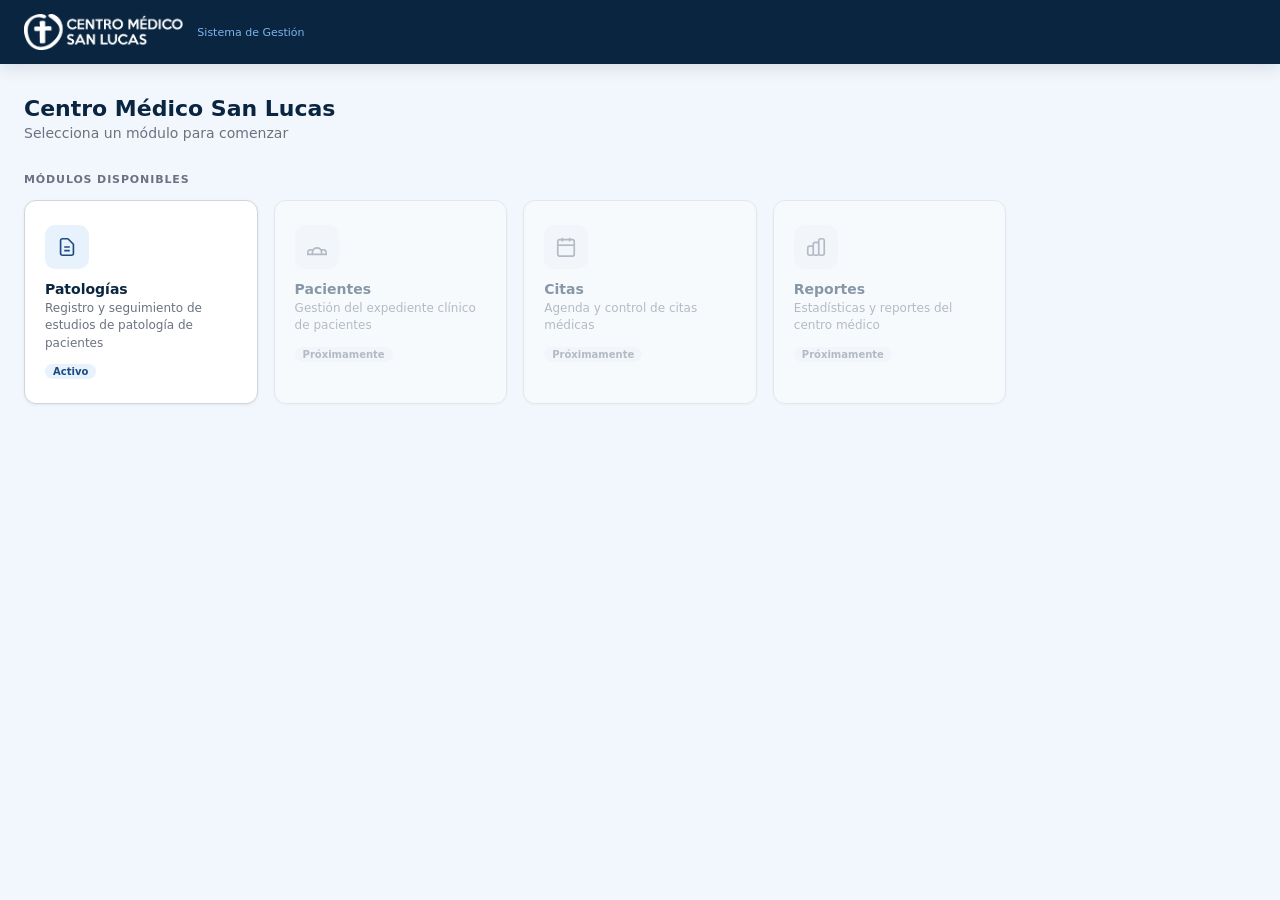
==== index.html @ 1145d9f2 "Implementación del dashboard" ====
<!DOCTYPE html>
<html lang="es">
<head>
  <meta charset="UTF-8">
  <meta name="viewport" content="width=device-width, initial-scale=1.0">
  <title>Centro Médico San Lucas — Dashboard</title>
  <link rel="stylesheet" href="css/styles.css">
  <style>
    /* ── Dashboard layout ── */
    .dashboard-body {
      min-height: calc(100vh - var(--header-h));
      padding: 32px 24px;
    }

    .dashboard-greeting {
      margin-bottom: 32px;
    }
    .dashboard-greeting h2 {
      font-size: 22px;
      font-weight: 700;
      color: var(--blue-900);
    }
    .dashboard-greeting p {
      font-size: 14px;
      color: var(--gray-500);
      margin-top: 4px;
    }

    /* ── Section header ── */
    .section-title {
      font-size: 11px;
      font-weight: 700;
      text-transform: uppercase;
      letter-spacing: .08em;
      color: var(--gray-500);
      margin-bottom: 14px;
    }

    /* ── Modules grid ── */
    .modules-grid {
      display: grid;
      grid-template-columns: repeat(auto-fill, minmax(220px, 1fr));
      gap: 16px;
    }

    /* ── Module card ── */
    .module-card {
      background: var(--white);
      border: 1px solid var(--gray-300);
      border-radius: 12px;
      padding: 24px 20px;
      display: flex;
      flex-direction: column;
      gap: 12px;
      text-decoration: none;
      color: inherit;
      box-shadow: var(--shadow-sm);
      transition: box-shadow .2s, transform .15s, border-color .2s;
      cursor: pointer;
    }
    .module-card:hover {
      box-shadow: var(--shadow-md);
      transform: translateY(-2px);
      border-color: var(--blue-300);
    }
    .module-card.disabled {
      opacity: .45;
      cursor: not-allowed;
      pointer-events: none;
    }

    .module-icon {
      width: 44px; height: 44px;
      border-radius: 10px;
      display: grid; place-items: center;
      flex-shrink: 0;
    }
    .module-icon svg { width: 22px; height: 22px; }
    .icon-blue   { background: var(--blue-100); color: var(--blue-700); }
    .icon-green  { background: var(--green-bg); color: var(--green); }
    .icon-yellow { background: var(--yellow-bg); color: var(--yellow); }
    .icon-gray   { background: var(--gray-100); color: var(--gray-500); }

    .module-info h3 {
      font-size: 14px;
      font-weight: 700;
      color: var(--blue-900);
    }
    .module-info p {
      font-size: 12px;
      color: var(--gray-500);
      margin-top: 3px;
      line-height: 1.45;
    }

    .module-badge {
      display: inline-block;
      font-size: 10px;
      font-weight: 700;
      padding: 2px 8px;
      border-radius: 20px;
      background: var(--blue-100);
      color: var(--blue-700);
      align-self: flex-start;
    }
    .badge-soon {
      background: var(--gray-100);
      color: var(--gray-500);
    }

    @media (max-width: 640px) {
      .dashboard-body { padding: 20px 14px; }
      .modules-grid { grid-template-columns: 1fr 1fr; }
    }
    @media (max-width: 400px) {
      .modules-grid { grid-template-columns: 1fr; }
    }
  </style>
</head>
<body>

<!-- ── HEADER ── -->
<header>
  <img src="img/logo_cmsl.png" alt="Centro Médico San Lucas" class="header-logo">
  <span class="header-subtitle">Sistema de Gestión</span>
  <div class="header-spacer"></div>
</header>

<!-- ── DASHBOARD ── -->
<div class="dashboard-body">

  <div class="dashboard-greeting">
    <h2>Centro Médico San Lucas</h2>
    <p>Selecciona un módulo para comenzar</p>
  </div>

  <p class="section-title">Módulos disponibles</p>
  <div class="modules-grid">

    <!-- Patologías -->
    <a class="module-card" href="patologias.html">
      <div class="module-icon icon-blue">
        <svg xmlns="http://www.w3.org/2000/svg" fill="none" viewBox="0 0 24 24" stroke="currentColor" stroke-width="1.8">
          <path d="M9 12h6m-6 4h6m2 5H7a2 2 0 01-2-2V5a2 2 0 012-2h5.586a1 1 0 01.707.293l5.414 5.414a1 1 0 01.293.707V19a2 2 0 01-2 2z"/>
        </svg>
      </div>
      <div class="module-info">
        <h3>Patologías</h3>
        <p>Registro y seguimiento de estudios de patología de pacientes</p>
      </div>
      <span class="module-badge">Activo</span>
    </a>

    <!-- Próximamente -->
    <div class="module-card disabled">
      <div class="module-icon icon-gray">
        <svg xmlns="http://www.w3.org/2000/svg" fill="none" viewBox="0 0 24 24" stroke="currentColor" stroke-width="1.8">
          <path d="M17 20h5v-2a3 3 0 00-5.356-1.857M17 20H7m10 0v-2c0-.656-.126-1.283-.356-1.857M7 20H2v-2a3 3 0 015.356-1.857M7 20v-2c0-.656.126-1.283.356-1.857m0 0a5.002 5.002 0 019.288 0"/>
        </svg>
      </div>
      <div class="module-info">
        <h3>Pacientes</h3>
        <p>Gestión del expediente clínico de pacientes</p>
      </div>
      <span class="module-badge badge-soon">Próximamente</span>
    </div>

    <div class="module-card disabled">
      <div class="module-icon icon-gray">
        <svg xmlns="http://www.w3.org/2000/svg" fill="none" viewBox="0 0 24 24" stroke="currentColor" stroke-width="1.8">
          <rect x="3" y="4" width="18" height="18" rx="2" ry="2"/><line x1="16" y1="2" x2="16" y2="6"/><line x1="8" y1="2" x2="8" y2="6"/><line x1="3" y1="10" x2="21" y2="10"/>
        </svg>
      </div>
      <div class="module-info">
        <h3>Citas</h3>
        <p>Agenda y control de citas médicas</p>
      </div>
      <span class="module-badge badge-soon">Próximamente</span>
    </div>

    <div class="module-card disabled">
      <div class="module-icon icon-gray">
        <svg xmlns="http://www.w3.org/2000/svg" fill="none" viewBox="0 0 24 24" stroke="currentColor" stroke-width="1.8">
          <path d="M9 19v-6a2 2 0 00-2-2H5a2 2 0 00-2 2v6a2 2 0 002 2h2a2 2 0 002-2zm0 0V9a2 2 0 012-2h2a2 2 0 012 2v10m-6 0a2 2 0 002 2h2a2 2 0 002-2m0 0V5a2 2 0 012-2h2a2 2 0 012 2v14a2 2 0 01-2 2h-2a2 2 0 01-2-2z"/>
        </svg>
      </div>
      <div class="module-info">
        <h3>Reportes</h3>
        <p>Estadísticas y reportes del centro médico</p>
      </div>
      <span class="module-badge badge-soon">Próximamente</span>
    </div>

  </div>
</div>

</body>
</html>
---- css/styles.css ----
/* ── Tokens ─────────────────────────────────────── */
:root {
  --blue-900: #0A2540;
  --blue-700: #1C4B82;
  --blue-500: #2E78D4;
  --blue-300: #7DB4ED;
  --blue-100: #E8F2FC;
  --blue-50:  #F2F7FD;
  --white:    #FFFFFF;
  --gray-700: #374151;
  --gray-500: #6B7280;
  --gray-300: #D1D5DB;
  --gray-100: #F3F4F6;
  --green:    #16A34A;
  --green-bg: #DCFCE7;
  --red:      #DC2626;
  --red-bg:   #FEE2E2;
  --yellow:   #D97706;
  --yellow-bg:#FEF3C7;
  --shadow-sm: 0 1px 3px rgba(10,37,64,.08);
  --shadow-md: 0 4px 16px rgba(10,37,64,.12);
  --shadow-lg: 0 8px 32px rgba(10,37,64,.16);
  --radius:   8px;
  --panel-w:  480px;
  --header-h: 64px;
}

/* ── Reset ───────────────────────────────────────── */
*, *::before, *::after { box-sizing: border-box; margin: 0; padding: 0; }
body {
  font-family: 'Segoe UI', system-ui, -apple-system, sans-serif;
  background: var(--blue-50);
  color: var(--gray-700);
  min-height: 100vh;
  overflow-x: hidden;
}

/* ── Header ──────────────────────────────────────── */
header {
  position: sticky; top: 0; z-index: 100;
  height: var(--header-h);
  background: var(--blue-900);
  display: flex; align-items: center; gap: 14px;
  padding: 0 24px;
  box-shadow: var(--shadow-md);
}
.header-logo {
  height: 36px; width: auto;
  flex-shrink: 0;
  filter: brightness(0) invert(1);
}
.header-subtitle {
  font-size: 11px; color: var(--blue-300);
  white-space: nowrap;
}
.btn-back {
  display: grid; place-items: center;
  width: 32px; height: 32px;
  border-radius: 6px;
  color: var(--blue-300);
  flex-shrink: 0;
  transition: color .15s, background .15s;
}
.btn-back:hover { color: var(--white); background: rgba(255,255,255,.1); }
.header-spacer { flex: 1; }
#status-indicator {
  font-size: 12px; color: var(--blue-300);
  display: flex; align-items: center; gap: 6px;
}
.dot {
  width: 7px; height: 7px; border-radius: 50%;
  background: var(--blue-300);
  transition: background .3s;
}
.dot.online  { background: #4ADE80; }
.dot.loading { background: var(--yellow); animation: pulse 1s infinite; }
.dot.error   { background: var(--red); }
@keyframes pulse { 0%,100%{opacity:1} 50%{opacity:.4} }

/* ── Layout ──────────────────────────────────────── */
.app-body {
  display: flex;
  min-height: calc(100vh - var(--header-h));
  transition: padding-right .3s ease;
}
.app-body.panel-open { padding-right: var(--panel-w); }

main {
  flex: 1; padding: 24px;
  max-width: 100%; overflow: hidden;
}

/* ── Toolbar ─────────────────────────────────────── */
.toolbar {
  display: flex; gap: 12px; flex-wrap: wrap;
  align-items: center; margin-bottom: 20px;
}
.search-wrap {
  flex: 1; min-width: 260px;
  position: relative;
}
.search-wrap svg {
  position: absolute; left: 12px; top: 50%;
  transform: translateY(-50%);
  width: 16px; height: 16px;
  color: var(--gray-500); pointer-events: none;
}
#search-input {
  width: 100%; padding: 10px 12px 10px 38px;
  border: 1.5px solid var(--gray-300);
  border-radius: var(--radius);
  font-size: 14px; background: var(--white);
  outline: none; transition: border-color .2s, box-shadow .2s;
}
#search-input:focus {
  border-color: var(--blue-500);
  box-shadow: 0 0 0 3px rgba(46,120,212,.15);
}
#search-input::placeholder { color: var(--gray-500); }

.search-type {
  display: flex; gap: 6px;
}
.search-type label {
  display: flex; align-items: center; gap: 5px;
  font-size: 13px; cursor: pointer;
  padding: 6px 10px;
  border: 1.5px solid var(--gray-300);
  border-radius: var(--radius);
  background: var(--white);
  transition: border-color .2s, background .2s;
  user-select: none;
}
.search-type input[type=radio] { display: none; }
.search-type input[type=radio]:checked + span { color: var(--blue-700); font-weight: 600; }
.search-type label:has(input:checked) {
  border-color: var(--blue-500); background: var(--blue-100);
}

.btn {
  display: inline-flex; align-items: center; gap: 7px;
  padding: 9px 16px; font-size: 13px; font-weight: 600;
  border: none; border-radius: var(--radius); cursor: pointer;
  transition: background .18s, transform .1s;
}
.btn:active { transform: scale(.97); }
.btn-primary { background: var(--blue-700); color: var(--white); }
.btn-primary:hover { background: var(--blue-900); }
.btn-outline {
  background: var(--white); color: var(--blue-700);
  border: 1.5px solid var(--blue-300);
}
.btn-outline:hover { background: var(--blue-100); }
.btn-new  { background: var(--green); color: var(--white); }
.btn-new:hover { background: #15803d; }
.btn svg { width: 15px; height: 15px; }

/* ── Stats bar ───────────────────────────────────── */
#stats-bar {
  display: flex; gap: 12px; flex-wrap: wrap;
  margin-bottom: 16px;
}
.stat-chip {
  background: var(--white);
  border: 1px solid var(--gray-300);
  border-radius: 20px;
  padding: 5px 14px;
  font-size: 12px; color: var(--gray-500);
}
.stat-chip strong { color: var(--gray-700); }

/* ── Table card ──────────────────────────────────── */
.table-card {
  background: var(--white);
  border-radius: 10px;
  box-shadow: var(--shadow-sm);
  border: 1px solid var(--gray-300);
  overflow: hidden;
}
.table-scroll { overflow-x: auto; }
table {
  width: 100%; border-collapse: collapse;
  font-size: 13px;
}
thead {
  background: var(--blue-900);
  position: sticky; top: 0; z-index: 5;
}
th {
  padding: 11px 14px;
  text-align: left; font-weight: 600;
  color: var(--blue-300); font-size: 11px;
  text-transform: uppercase; letter-spacing: .06em;
  white-space: nowrap;
}
th:first-child { color: var(--white); }
tbody tr {
  border-bottom: 1px solid var(--gray-100);
  cursor: pointer;
  transition: background .12s;
}
tbody tr:last-child { border-bottom: none; }
tbody tr:hover  { background: var(--blue-50); }
tbody tr.active { background: var(--blue-100); }
td {
  padding: 10px 14px;
  white-space: nowrap;
  max-width: 200px;
  overflow: hidden; text-overflow: ellipsis;
  vertical-align: middle;
}
td.folio { font-weight: 700; color: var(--blue-700); }

/* Pills */
.pill {
  display: inline-block;
  padding: 2px 9px; border-radius: 20px;
  font-size: 11px; font-weight: 600;
}
.pill-yes  { background: var(--green-bg);  color: var(--green);  }
.pill-no   { background: var(--gray-100);  color: var(--gray-500); }
.pill-rec  { background: var(--yellow-bg); color: var(--yellow); }

/* ── Empty / Loading states ──────────────────────── */
.state-box {
  padding: 64px 24px; text-align: center;
  color: var(--gray-500);
}
.state-box svg { width: 48px; height: 48px; margin: 0 auto 12px; display: block; opacity: .4; }
.state-box p { font-size: 14px; }
.spinner {
  width: 36px; height: 36px; margin: 0 auto 12px;
  border: 3px solid var(--gray-300);
  border-top-color: var(--blue-500);
  border-radius: 50%;
  animation: spin .7s linear infinite;
}
@keyframes spin { to { transform: rotate(360deg); } }

/* ── Side Panel ──────────────────────────────────── */
#side-panel {
  position: fixed; top: var(--header-h); right: 0;
  width: var(--panel-w); height: calc(100vh - var(--header-h));
  background: var(--white);
  border-left: 1px solid var(--gray-300);
  box-shadow: var(--shadow-lg);
  display: flex; flex-direction: column;
  transform: translateX(100%);
  transition: transform .3s ease;
  z-index: 90;
  overflow: hidden;
}
#side-panel.open { transform: translateX(0); }

.panel-header {
  padding: 16px 20px;
  background: var(--blue-900);
  display: flex; align-items: center; gap: 12px;
  flex-shrink: 0;
}
.panel-header-info { flex: 1; }
.panel-header h2 {
  font-size: 14px; font-weight: 700; color: var(--white);
  white-space: nowrap; overflow: hidden; text-overflow: ellipsis;
}
.panel-header p { font-size: 12px; color: var(--blue-300); margin-top: 2px; }
#btn-close-panel {
  background: none; border: none; cursor: pointer;
  color: var(--blue-300); padding: 4px;
  border-radius: 4px; display: grid; place-items: center;
  transition: color .15s, background .15s;
}
#btn-close-panel:hover { color: var(--white); background: rgba(255,255,255,.1); }
#btn-close-panel svg { width: 18px; height: 18px; }

.panel-body {
  flex: 1; overflow-y: auto; padding: 20px;
}
.panel-body::-webkit-scrollbar { width: 5px; }
.panel-body::-webkit-scrollbar-track { background: transparent; }
.panel-body::-webkit-scrollbar-thumb { background: var(--gray-300); border-radius: 3px; }

.field-group {
  margin-bottom: 14px;
}
.field-group label {
  display: block; font-size: 11px; font-weight: 700;
  text-transform: uppercase; letter-spacing: .06em;
  color: var(--gray-500); margin-bottom: 5px;
}
.field-group input,
.field-group select,
.field-group textarea {
  width: 100%; padding: 9px 11px;
  border: 1.5px solid var(--gray-300);
  border-radius: var(--radius);
  font-size: 13px; color: var(--gray-700);
  background: var(--white);
  outline: none;
  transition: border-color .2s, box-shadow .2s;
}
.field-group input:focus,
.field-group select:focus,
.field-group textarea:focus {
  border-color: var(--blue-500);
  box-shadow: 0 0 0 3px rgba(46,120,212,.12);
}
.field-group textarea { resize: vertical; min-height: 68px; }
.field-readonly {
  background: var(--gray-100) !important;
  color: var(--gray-500) !important;
  cursor: not-allowed;
}

.fields-grid {
  display: grid; grid-template-columns: 1fr 1fr; gap: 0 14px;
}
.fields-grid .field-group { grid-column: span 1; }
.fields-grid .field-group.full { grid-column: span 2; }

.section-label {
  font-size: 10px; font-weight: 700; letter-spacing: .1em;
  text-transform: uppercase; color: var(--blue-500);
  background: var(--blue-50); border-left: 3px solid var(--blue-500);
  padding: 5px 10px; border-radius: 0 4px 4px 0;
  margin: 18px 0 12px;
}
.section-label:first-child { margin-top: 0; }

.panel-footer {
  padding: 14px 20px;
  border-top: 1px solid var(--gray-300);
  display: flex; gap: 10px; justify-content: flex-end;
  flex-shrink: 0; background: var(--white);
}
.btn-save { background: var(--blue-700); color: var(--white); }
.btn-save:hover { background: var(--blue-900); }
.btn-cancel { background: var(--gray-100); color: var(--gray-700); border: none; }
.btn-cancel:hover { background: var(--gray-300); }

/* ── Toast ───────────────────────────────────────── */
#toast {
  position: fixed; bottom: 24px; left: 50%; transform: translateX(-50%) translateY(20px);
  background: var(--blue-900); color: var(--white);
  padding: 10px 22px; border-radius: 20px;
  font-size: 13px; font-weight: 600;
  box-shadow: var(--shadow-lg);
  opacity: 0; transition: opacity .25s, transform .25s;
  pointer-events: none; z-index: 999; white-space: nowrap;
}
#toast.show { opacity: 1; transform: translateX(-50%) translateY(0); }
#toast.error { background: var(--red); }

/* ── Responsive ──────────────────────────────────── */
@media (max-width: 640px) {
  .search-type { flex-wrap: wrap; }
  #side-panel { width: 100%; }
  .app-body.panel-open { padding-right: 0; }
  .fields-grid { grid-template-columns: 1fr; }
  .fields-grid .field-group.full { grid-column: span 1; }
  main { padding: 14px; }
}
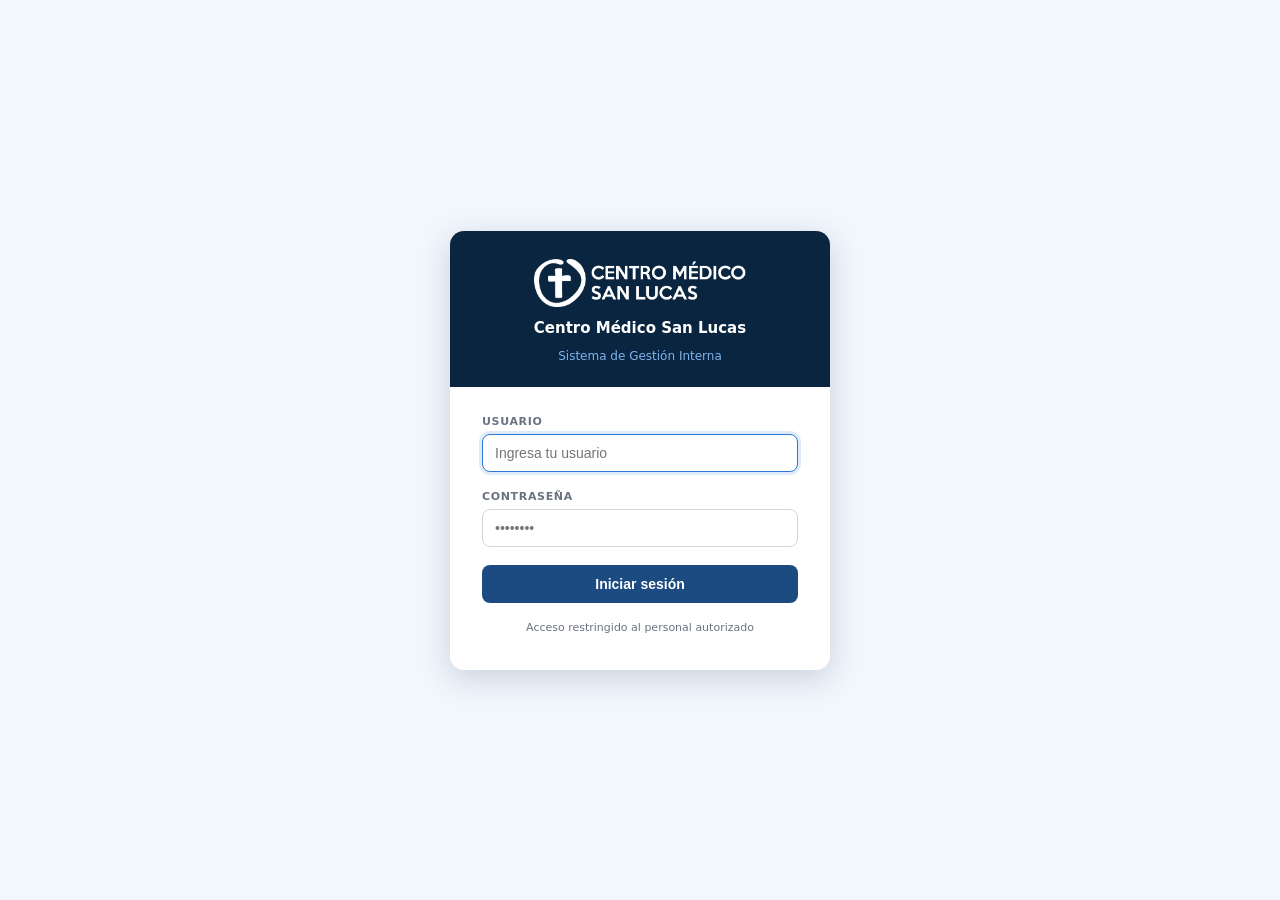
==== commit 034d9995: "Agregar acceso de usuarios" ====
--- a/index.html
+++ b/index.html
@@ -5,6 +5,7 @@
   <meta name="viewport" content="width=device-width, initial-scale=1.0">
   <title>Centro Médico San Lucas — Dashboard</title>
   <link rel="stylesheet" href="css/styles.css">
+  <script>if (!localStorage.getItem('cmsl_session')) location.replace('login.html');</script>
   <style>
     /* ── Dashboard layout ── */
     .dashboard-body {
@@ -124,13 +125,20 @@
   <img src="img/logo_cmsl.png" alt="Centro Médico San Lucas" class="header-logo">
   <span class="header-subtitle">Sistema de Gestión</span>
   <div class="header-spacer"></div>
+  <span id="header-user" style="font-size:12px;color:var(--blue-300);margin-right:8px;"></span>
+  <button id="btn-logout" class="btn-logout" title="Cerrar sesión">
+    <svg xmlns="http://www.w3.org/2000/svg" fill="none" viewBox="0 0 24 24" stroke="currentColor" stroke-width="2">
+      <path d="M17 16l4-4m0 0l-4-4m4 4H7m6 4v1a2 2 0 01-2 2H5a2 2 0 01-2-2V7a2 2 0 012-2h6a2 2 0 012 2v1"/>
+    </svg>
+    Salir
+  </button>
 </header>
 
 <!-- ── DASHBOARD ── -->
 <div class="dashboard-body">
 
   <div class="dashboard-greeting">
-    <h2>Centro Médico San Lucas</h2>
+    <h2>Bienvenido, <span id="greeting-name">—</span></h2>
     <p>Selecciona un módulo para comenzar</p>
   </div>
 
@@ -194,5 +202,17 @@
   </div>
 </div>
 
+<script type="module">
+  import { getSession, logout } from './js/auth.js';
+
+  const session = getSession();
+  if (session) {
+    document.getElementById('greeting-name').textContent = session.usuario;
+    document.getElementById('header-user').textContent   = session.usuario;
+  }
+
+  document.getElementById('btn-logout').addEventListener('click', logout);
+</script>
+
 </body>
 </html>
--- a/css/styles.css
+++ b/css/styles.css
@@ -62,6 +62,17 @@
   transition: color .15s, background .15s;
 }
 .btn-back:hover { color: var(--white); background: rgba(255,255,255,.1); }
+
+.btn-logout {
+  display: inline-flex; align-items: center; gap: 5px;
+  background: none; border: 1px solid rgba(255,255,255,.2);
+  color: var(--blue-300); font-size: 12px; font-weight: 600;
+  padding: 5px 10px; border-radius: 6px; cursor: pointer;
+  flex-shrink: 0;
+  transition: color .15s, background .15s, border-color .15s;
+}
+.btn-logout svg { width: 15px; height: 15px; }
+.btn-logout:hover { color: var(--white); background: rgba(255,255,255,.1); border-color: rgba(255,255,255,.4); }
 .header-spacer { flex: 1; }
 #status-indicator {
   font-size: 12px; color: var(--blue-300);
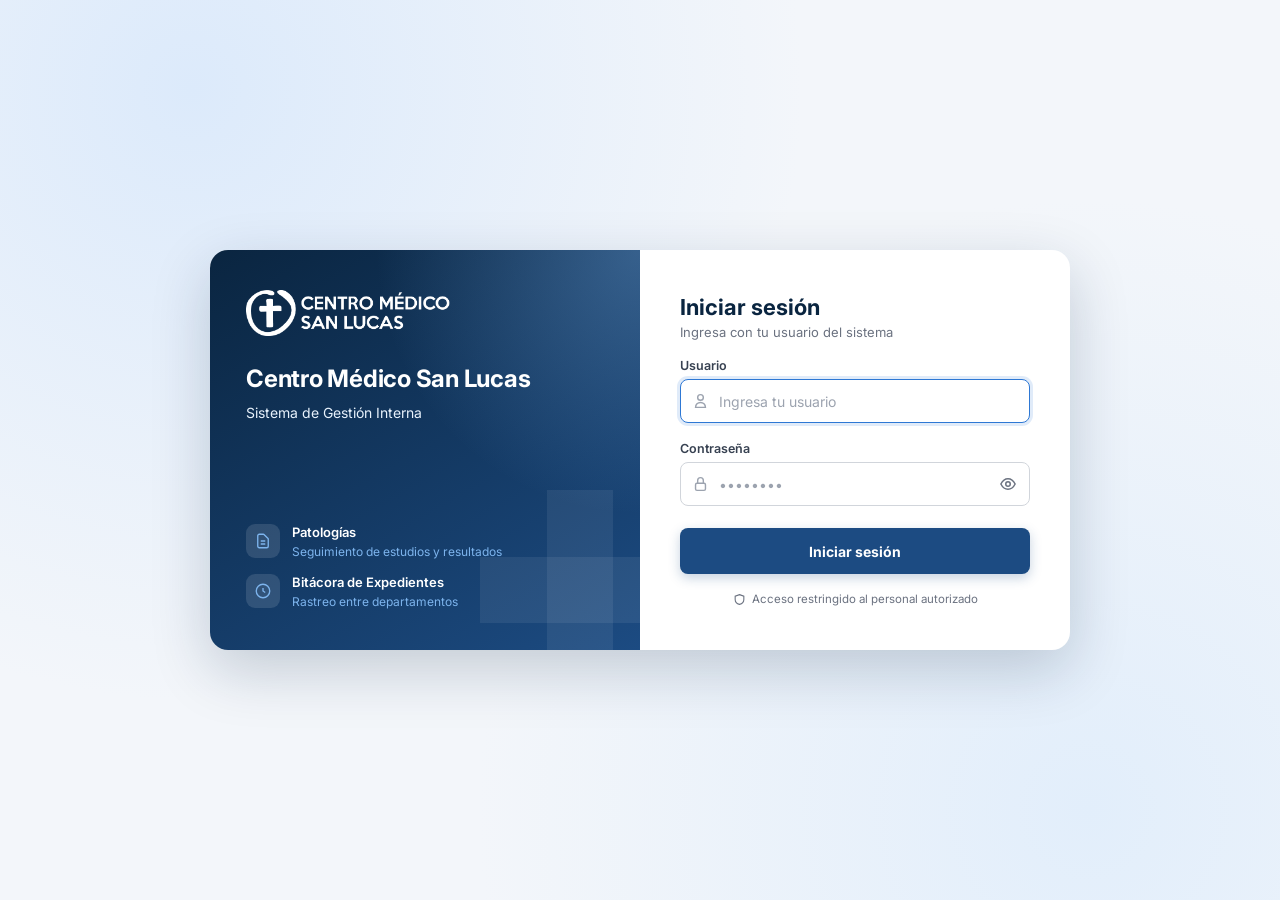
==== commit 2ea507bc: "Mejoras de la interfaz" ====
--- a/index.html
+++ b/index.html
@@ -4,27 +4,59 @@
   <meta charset="UTF-8">
   <meta name="viewport" content="width=device-width, initial-scale=1.0">
   <title>Centro Médico San Lucas — Dashboard</title>
+  <link rel="preconnect" href="https://fonts.googleapis.com">
+  <link rel="preconnect" href="https://fonts.gstatic.com" crossorigin>
+  <link rel="stylesheet" href="https://fonts.googleapis.com/css2?family=Inter:wght@400;500;600;700&display=swap">
   <link rel="stylesheet" href="css/styles.css">
   <script>if (!localStorage.getItem('cmsl_session')) location.replace('login.html');</script>
   <style>
     /* ── Dashboard layout ── */
     .dashboard-body {
       min-height: calc(100vh - var(--header-h));
-      padding: 32px 24px;
-    }
-
+      padding: 32px 24px 48px;
+      max-width: 1120px;
+      margin: 0 auto;
+    }
+
+    /* ── Bienvenida ── */
     .dashboard-greeting {
+      position: relative;
+      overflow: hidden;
       margin-bottom: 32px;
+      padding: 28px 28px;
+      border-radius: 16px;
+      background:
+        radial-gradient(circle at 92% 20%, rgba(125,180,237,.35) 0, transparent 40%),
+        linear-gradient(120deg, var(--blue-900) 0%, var(--blue-700) 100%);
+      color: var(--white);
+      box-shadow: var(--shadow-md);
+    }
+    .dashboard-greeting::after {
+      /* Cruz médica decorativa */
+      content: '';
+      position: absolute; right: 28px; top: 50%;
+      width: 96px; height: 96px; transform: translateY(-50%);
+      background:
+        linear-gradient(rgba(255,255,255,.10), rgba(255,255,255,.10)) center / 32px 96px no-repeat,
+        linear-gradient(rgba(255,255,255,.10), rgba(255,255,255,.10)) center / 96px 32px no-repeat;
+      border-radius: 8px;
+    }
+    .greeting-date {
+      font-size: 12px; font-weight: 600;
+      text-transform: uppercase; letter-spacing: .08em;
+      color: var(--blue-300);
     }
     .dashboard-greeting h2 {
-      font-size: 22px;
+      font-size: 26px;
       font-weight: 700;
-      color: var(--blue-900);
+      letter-spacing: -.01em;
+      margin-top: 6px;
     }
     .dashboard-greeting p {
       font-size: 14px;
-      color: var(--gray-500);
+      color: var(--blue-100);
       margin-top: 4px;
+      max-width: 560px;
     }
 
     /* ── Section header ── */
@@ -40,19 +72,20 @@
     /* ── Modules grid ── */
     .modules-grid {
       display: grid;
-      grid-template-columns: repeat(auto-fill, minmax(220px, 1fr));
-      gap: 16px;
+      grid-template-columns: repeat(auto-fill, minmax(280px, 1fr));
+      gap: 18px;
     }
 
     /* ── Module card ── */
     .module-card {
+      position: relative;
       background: var(--white);
-      border: 1px solid var(--gray-300);
-      border-radius: 12px;
-      padding: 24px 20px;
+      border: 1px solid var(--gray-200);
+      border-radius: 14px;
+      padding: 22px;
       display: flex;
       flex-direction: column;
-      gap: 12px;
+      gap: 14px;
       text-decoration: none;
       color: inherit;
       box-shadow: var(--shadow-sm);
@@ -64,56 +97,87 @@
       transform: translateY(-2px);
       border-color: var(--blue-300);
     }
+    .module-card:focus-visible { box-shadow: var(--focus-ring), var(--shadow-md); }
     .module-card.disabled {
-      opacity: .45;
+      background: var(--gray-50);
+      border-style: dashed;
+      box-shadow: none;
       cursor: not-allowed;
       pointer-events: none;
     }
-
+    .module-card.disabled .module-info,
+    .module-card.disabled .module-icon { opacity: .6; }
+
+    .module-top {
+      display: flex; align-items: flex-start; justify-content: space-between; gap: 12px;
+    }
     .module-icon {
-      width: 44px; height: 44px;
-      border-radius: 10px;
+      width: 48px; height: 48px;
+      border-radius: 12px;
       display: grid; place-items: center;
       flex-shrink: 0;
     }
-    .module-icon svg { width: 22px; height: 22px; }
+    .module-icon svg { width: 24px; height: 24px; }
     .icon-blue   { background: var(--blue-100); color: var(--blue-700); }
     .icon-green  { background: var(--green-bg); color: var(--green); }
     .icon-yellow { background: var(--yellow-bg); color: var(--yellow); }
     .icon-gray   { background: var(--gray-100); color: var(--gray-500); }
 
+    .module-info { flex: 1; }
     .module-info h3 {
-      font-size: 14px;
+      font-size: 16px;
       font-weight: 700;
       color: var(--blue-900);
     }
     .module-info p {
-      font-size: 12px;
+      font-size: 13px;
       color: var(--gray-500);
-      margin-top: 3px;
-      line-height: 1.45;
+      margin-top: 4px;
+      line-height: 1.5;
     }
 
     .module-badge {
-      display: inline-block;
-      font-size: 10px;
-      font-weight: 700;
-      padding: 2px 8px;
+      display: inline-flex; align-items: center; gap: 5px;
+      font-size: 11px;
+      font-weight: 600;
+      padding: 3px 10px 3px 8px;
       border-radius: 20px;
-      background: var(--blue-100);
-      color: var(--blue-700);
-      align-self: flex-start;
+      background: var(--green-bg);
+      color: var(--green);
+    }
+    .module-badge::before {
+      content: ''; width: 6px; height: 6px; border-radius: 50%; background: currentColor;
     }
     .badge-soon {
       background: var(--gray-100);
       color: var(--gray-500);
     }
 
+    .module-cta {
+      display: inline-flex; align-items: center; gap: 6px;
+      font-size: 13px; font-weight: 600; color: var(--blue-700);
+      padding-top: 14px;
+      border-top: 1px solid var(--gray-100);
+    }
+    .module-cta svg { width: 16px; height: 16px; transition: transform .2s; }
+    .module-card:hover .module-cta svg { transform: translateX(3px); }
+
+    .module-features {
+      list-style: none;
+      display: flex; flex-wrap: wrap; gap: 6px;
+    }
+    .module-features li {
+      font-size: 11.5px; font-weight: 500;
+      color: var(--gray-600);
+      background: var(--gray-100);
+      padding: 3px 9px; border-radius: 6px;
+    }
+
     @media (max-width: 640px) {
-      .dashboard-body { padding: 20px 14px; }
-      .modules-grid { grid-template-columns: 1fr 1fr; }
-    }
-    @media (max-width: 400px) {
+      .dashboard-body { padding: 16px 14px 32px; }
+      .dashboard-greeting { padding: 22px 20px; }
+      .dashboard-greeting::after { display: none; }
+      .dashboard-greeting h2 { font-size: 21px; }
       .modules-grid { grid-template-columns: 1fr; }
     }
   </style>
@@ -138,6 +202,7 @@
 <div class="dashboard-body">
 
   <div class="dashboard-greeting">
+    <span class="greeting-date" id="greeting-date"></span>
     <h2>Bienvenido, <span id="greeting-name">—</span></h2>
     <p>Selecciona un módulo para comenzar</p>
   </div>
@@ -146,64 +211,73 @@
   <div class="modules-grid">
 
     <!-- Patologías -->
-    <a class="module-card" href="patologias.html">
-      <div class="module-icon icon-blue">
-        <svg xmlns="http://www.w3.org/2000/svg" fill="none" viewBox="0 0 24 24" stroke="currentColor" stroke-width="1.8">
-          <path d="M9 12h6m-6 4h6m2 5H7a2 2 0 01-2-2V5a2 2 0 012-2h5.586a1 1 0 01.707.293l5.414 5.414a1 1 0 01.293.707V19a2 2 0 01-2 2z"/>
-        </svg>
+    <a class="module-card" href="patologias.html" id="card-patologias">
+      <div class="module-top">
+        <div class="module-icon icon-blue">
+          <svg xmlns="http://www.w3.org/2000/svg" fill="none" viewBox="0 0 24 24" stroke="currentColor" stroke-width="1.8">
+            <path d="M9 12h6m-6 4h6m2 5H7a2 2 0 01-2-2V5a2 2 0 012-2h5.586a1 1 0 01.707.293l5.414 5.414a1 1 0 01.293.707V19a2 2 0 01-2 2z"/>
+          </svg>
+        </div>
+        <span class="module-badge">Activo</span>
       </div>
       <div class="module-info">
         <h3>Patologías</h3>
         <p>Registro y seguimiento de estudios de patología de pacientes</p>
       </div>
-      <span class="module-badge">Activo</span>
+      <ul class="module-features">
+        <li>Resultados</li><li>Revisión médica</li><li>Envío al paciente</li><li>Pagos</li>
+      </ul>
+      <span class="module-cta">
+        Abrir módulo
+        <svg xmlns="http://www.w3.org/2000/svg" fill="none" viewBox="0 0 24 24" stroke="currentColor" stroke-width="2.2"><path d="M5 12h14m-6-6 6 6-6 6"/></svg>
+      </span>
+    </a>
+
+    <!-- Bitácora de Expedientes -->
+    <a class="module-card" href="bitacora.html" id="card-bitacora">
+      <div class="module-top">
+        <div class="module-icon icon-green">
+          <svg xmlns="http://www.w3.org/2000/svg" fill="none" viewBox="0 0 24 24" stroke="currentColor" stroke-width="1.8">
+            <path d="M12 8v4l3 2m6-2a9 9 0 11-18 0 9 9 0 0118 0z"/>
+          </svg>
+        </div>
+        <span class="module-badge">Activo</span>
+      </div>
+      <div class="module-info">
+        <h3>Bitácora de Expedientes</h3>
+        <p>Rastreo de expedientes clínicos entre departamentos y tiempo en cada uno</p>
+      </div>
+      <ul class="module-features">
+        <li>Transferencias</li><li>Acuses</li><li>Alertas de tiempo</li><li>Archivo</li>
+      </ul>
+      <span class="module-cta">
+        Abrir módulo
+        <svg xmlns="http://www.w3.org/2000/svg" fill="none" viewBox="0 0 24 24" stroke="currentColor" stroke-width="2.2"><path d="M5 12h14m-6-6 6 6-6 6"/></svg>
+      </span>
     </a>
 
     <!-- Próximamente -->
     <div class="module-card disabled">
-      <div class="module-icon icon-gray">
-        <svg xmlns="http://www.w3.org/2000/svg" fill="none" viewBox="0 0 24 24" stroke="currentColor" stroke-width="1.8">
-          <path d="M17 20h5v-2a3 3 0 00-5.356-1.857M17 20H7m10 0v-2c0-.656-.126-1.283-.356-1.857M7 20H2v-2a3 3 0 015.356-1.857M7 20v-2c0-.656.126-1.283.356-1.857m0 0a5.002 5.002 0 019.288 0"/>
-        </svg>
-      </div>
-      <div class="module-info">
-        <h3>Pacientes</h3>
-        <p>Gestión del expediente clínico de pacientes</p>
-      </div>
-      <span class="module-badge badge-soon">Próximamente</span>
-    </div>
-
-    <div class="module-card disabled">
-      <div class="module-icon icon-gray">
-        <svg xmlns="http://www.w3.org/2000/svg" fill="none" viewBox="0 0 24 24" stroke="currentColor" stroke-width="1.8">
-          <rect x="3" y="4" width="18" height="18" rx="2" ry="2"/><line x1="16" y1="2" x2="16" y2="6"/><line x1="8" y1="2" x2="8" y2="6"/><line x1="3" y1="10" x2="21" y2="10"/>
-        </svg>
-      </div>
-      <div class="module-info">
-        <h3>Citas</h3>
-        <p>Agenda y control de citas médicas</p>
-      </div>
-      <span class="module-badge badge-soon">Próximamente</span>
-    </div>
-
-    <div class="module-card disabled">
-      <div class="module-icon icon-gray">
-        <svg xmlns="http://www.w3.org/2000/svg" fill="none" viewBox="0 0 24 24" stroke="currentColor" stroke-width="1.8">
-          <path d="M9 19v-6a2 2 0 00-2-2H5a2 2 0 00-2 2v6a2 2 0 002 2h2a2 2 0 002-2zm0 0V9a2 2 0 012-2h2a2 2 0 012 2v10m-6 0a2 2 0 002 2h2a2 2 0 002-2m0 0V5a2 2 0 012-2h2a2 2 0 012 2v14a2 2 0 01-2 2h-2a2 2 0 01-2-2z"/>
-        </svg>
+      <div class="module-top">
+        <div class="module-icon icon-gray">
+          <svg xmlns="http://www.w3.org/2000/svg" fill="none" viewBox="0 0 24 24" stroke="currentColor" stroke-width="1.8">
+            <path d="M9 19v-6a2 2 0 00-2-2H5a2 2 0 00-2 2v6a2 2 0 002 2h2a2 2 0 002-2zm0 0V9a2 2 0 012-2h2a2 2 0 012 2v10m-6 0a2 2 0 002 2h2a2 2 0 002-2m0 0V5a2 2 0 012-2h2a2 2 0 012 2v14a2 2 0 01-2 2h-2a2 2 0 01-2-2z"/>
+          </svg>
+        </div>
+        <span class="module-badge badge-soon">Próximamente</span>
       </div>
       <div class="module-info">
         <h3>Reportes</h3>
         <p>Estadísticas y reportes del centro médico</p>
       </div>
-      <span class="module-badge badge-soon">Próximamente</span>
     </div>
 
   </div>
 </div>
 
 <script type="module">
-  import { getSession, logout } from './js/auth.js';
+  import { getSession, logout, tieneAccesoPatologias } from './js/auth.js';
+  import { tieneAccesoBitacora } from './js/bitacora/config.js';
 
   const session = getSession();
   if (session) {
@@ -211,6 +285,27 @@
     document.getElementById('header-user').textContent   = session.usuario;
   }
 
+  const hoy = new Date().toLocaleDateString('es-MX', {
+    weekday: 'long', day: 'numeric', month: 'long', year: 'numeric',
+  });
+  document.getElementById('greeting-date').textContent = hoy;
+
+  /* Cada módulo decide quién entra (y lo vuelve a verificar al abrirse):
+       Patologías → farmacia, admision, contabilidad, admin
+       Bitácora   → admision, departamentos clínicos, admin */
+  if (!session || !tieneAccesoPatologias(session.usuario)) {
+    document.getElementById('card-patologias').remove();
+  }
+  if (!session || !tieneAccesoBitacora(session.usuario)) {
+    document.getElementById('card-bitacora').remove();
+  }
+
+  // Un usuario dado de alta en la hoja pero sin módulos asignados.
+  if (!document.querySelector('.modules-grid a.module-card')) {
+    document.querySelector('.dashboard-greeting p').textContent =
+      'Tu usuario no tiene módulos asignados. Pide a Sistemas que te dé acceso.';
+  }
+
   document.getElementById('btn-logout').addEventListener('click', logout);
 </script>
 
--- a/css/styles.css
+++ b/css/styles.css
@@ -1,73 +1,113 @@
 /* ── Tokens ─────────────────────────────────────── */
 :root {
+  /* Paleta base (los nombres se usan también en estilos en línea y en el JS) */
   --blue-900: #0A2540;
+  --blue-800: #0F3460;
   --blue-700: #1C4B82;
   --blue-500: #2E78D4;
   --blue-300: #7DB4ED;
   --blue-100: #E8F2FC;
-  --blue-50:  #F2F7FD;
+  --blue-50:  #F4F8FD;
   --white:    #FFFFFF;
+  --gray-900: #111827;
   --gray-700: #374151;
+  --gray-600: #4B5563;
   --gray-500: #6B7280;
+  --gray-400: #9CA3AF;
   --gray-300: #D1D5DB;
+  --gray-200: #E5E7EB;
   --gray-100: #F3F4F6;
-  --green:    #16A34A;
+  --gray-50:  #F9FAFB;
+  --green:    #15803D;
   --green-bg: #DCFCE7;
   --red:      #DC2626;
   --red-bg:   #FEE2E2;
-  --yellow:   #D97706;
+  --yellow:   #B45309;
   --yellow-bg:#FEF3C7;
-  --shadow-sm: 0 1px 3px rgba(10,37,64,.08);
-  --shadow-md: 0 4px 16px rgba(10,37,64,.12);
-  --shadow-lg: 0 8px 32px rgba(10,37,64,.16);
-  --radius:   8px;
-  --panel-w:  480px;
-  --header-h: 64px;
+  --violet:   #6D28D9;
+  --violet-bg:#EDE9FE;
+
+  /* Semánticos */
+  --bg:            #F3F6FA;
+  --surface:       var(--white);
+  --border:        var(--gray-200);
+  --border-strong: var(--gray-300);
+  --text:          var(--gray-900);
+  --text-muted:    var(--gray-500);
+  --focus-ring:    0 0 0 3px rgba(46,120,212,.35);
+
+  --shadow-xs: 0 1px 2px rgba(10,37,64,.06);
+  --shadow-sm: 0 1px 3px rgba(10,37,64,.08), 0 1px 2px rgba(10,37,64,.04);
+  --shadow-md: 0 4px 16px rgba(10,37,64,.10);
+  --shadow-lg: 0 12px 40px rgba(10,37,64,.18);
+  --radius:    8px;
+  --radius-lg: 12px;
+  --panel-w:   480px;
+  --header-h:  64px;
+  --font: 'Inter', 'Segoe UI', system-ui, -apple-system, sans-serif;
 }
 
 /* ── Reset ───────────────────────────────────────── */
 *, *::before, *::after { box-sizing: border-box; margin: 0; padding: 0; }
 body {
-  font-family: 'Segoe UI', system-ui, -apple-system, sans-serif;
-  background: var(--blue-50);
+  font-family: var(--font);
+  font-size: 14px;
+  line-height: 1.45;
+  background: var(--bg);
   color: var(--gray-700);
   min-height: 100vh;
   overflow-x: hidden;
-}
+  -webkit-font-smoothing: antialiased;
+}
+button, input, select, textarea { font-family: inherit; }
+
+:focus-visible { outline: none; box-shadow: var(--focus-ring); }
 
 /* ── Header ──────────────────────────────────────── */
 header {
   position: sticky; top: 0; z-index: 100;
   height: var(--header-h);
-  background: var(--blue-900);
+  background: linear-gradient(90deg, var(--blue-900) 0%, var(--blue-800) 100%);
   display: flex; align-items: center; gap: 14px;
   padding: 0 24px;
   box-shadow: var(--shadow-md);
 }
 .header-logo {
-  height: 36px; width: auto;
+  height: 34px; width: auto;
   flex-shrink: 0;
   filter: brightness(0) invert(1);
 }
 .header-subtitle {
-  font-size: 11px; color: var(--blue-300);
+  font-size: 13px; font-weight: 600; color: var(--white);
   white-space: nowrap;
+  padding-left: 14px;
+  border-left: 1px solid rgba(255,255,255,.2);
+  letter-spacing: .01em;
 }
 .btn-back {
   display: grid; place-items: center;
-  width: 32px; height: 32px;
-  border-radius: 6px;
+  width: 36px; height: 36px;
+  border-radius: 8px;
   color: var(--blue-300);
   flex-shrink: 0;
   transition: color .15s, background .15s;
 }
 .btn-back:hover { color: var(--white); background: rgba(255,255,255,.1); }
 
+#header-user, #header-depto {
+  display: inline-flex; align-items: center; gap: 6px;
+  padding: 4px 11px; border-radius: 20px;
+  background: rgba(255,255,255,.08);
+  color: var(--blue-100) !important;
+  font-weight: 600;
+}
+#header-user:empty, #header-depto:empty { display: none; }
+
 .btn-logout {
-  display: inline-flex; align-items: center; gap: 5px;
+  display: inline-flex; align-items: center; gap: 6px;
   background: none; border: 1px solid rgba(255,255,255,.2);
-  color: var(--blue-300); font-size: 12px; font-weight: 600;
-  padding: 5px 10px; border-radius: 6px; cursor: pointer;
+  color: var(--blue-100); font-size: 12px; font-weight: 600;
+  height: 34px; padding: 0 12px; border-radius: 8px; cursor: pointer;
   flex-shrink: 0;
   transition: color .15s, background .15s, border-color .15s;
 }
@@ -75,17 +115,19 @@
 .btn-logout:hover { color: var(--white); background: rgba(255,255,255,.1); border-color: rgba(255,255,255,.4); }
 .header-spacer { flex: 1; }
 #status-indicator {
-  font-size: 12px; color: var(--blue-300);
-  display: flex; align-items: center; gap: 6px;
+  font-size: 12px; color: var(--blue-100);
+  display: flex; align-items: center; gap: 7px;
+  padding: 4px 11px; border-radius: 20px;
+  background: rgba(255,255,255,.06);
 }
 .dot {
-  width: 7px; height: 7px; border-radius: 50%;
+  width: 8px; height: 8px; border-radius: 50%;
   background: var(--blue-300);
   transition: background .3s;
 }
-.dot.online  { background: #4ADE80; }
-.dot.loading { background: var(--yellow); animation: pulse 1s infinite; }
-.dot.error   { background: var(--red); }
+.dot.online  { background: #4ADE80; box-shadow: 0 0 0 3px rgba(74,222,128,.2); }
+.dot.loading { background: #FBBF24; animation: pulse 1s infinite; }
+.dot.error   { background: #F87171; box-shadow: 0 0 0 3px rgba(248,113,113,.2); }
 @keyframes pulse { 0%,100%{opacity:1} 50%{opacity:.4} }
 
 /* ── Layout ──────────────────────────────────────── */
@@ -101,10 +143,35 @@
   max-width: 100%; overflow: hidden;
 }
 
+/* ── Encabezado de página ────────────────────────── */
+.page-head {
+  display: flex; align-items: flex-end; justify-content: space-between;
+  gap: 16px; flex-wrap: wrap;
+  margin-bottom: 18px;
+}
+.page-head h1 {
+  font-size: 22px; font-weight: 700; color: var(--blue-900);
+  letter-spacing: -.01em;
+}
+.page-head p {
+  font-size: 13px; color: var(--text-muted); margin-top: 2px;
+}
+
+/* ── Tarjeta de controles (búsqueda + filtros) ───── */
+.controls-card {
+  background: var(--surface);
+  border: 1px solid var(--border);
+  border-radius: var(--radius-lg);
+  box-shadow: var(--shadow-xs);
+  padding: 16px;
+  margin-bottom: 16px;
+}
+.controls-card > :last-child { margin-bottom: 0; }
+
 /* ── Toolbar ─────────────────────────────────────── */
 .toolbar {
-  display: flex; gap: 12px; flex-wrap: wrap;
-  align-items: center; margin-bottom: 20px;
+  display: flex; gap: 10px; flex-wrap: wrap;
+  align-items: center; margin-bottom: 14px;
 }
 .search-wrap {
   flex: 1; min-width: 260px;
@@ -113,135 +180,223 @@
 .search-wrap svg {
   position: absolute; left: 12px; top: 50%;
   transform: translateY(-50%);
-  width: 16px; height: 16px;
-  color: var(--gray-500); pointer-events: none;
+  width: 17px; height: 17px;
+  color: var(--gray-400); pointer-events: none;
 }
 #search-input {
-  width: 100%; padding: 10px 12px 10px 38px;
-  border: 1.5px solid var(--gray-300);
+  width: 100%; height: 40px; padding: 0 12px 0 38px;
+  border: 1.5px solid var(--border-strong);
   border-radius: var(--radius);
-  font-size: 14px; background: var(--white);
-  outline: none; transition: border-color .2s, box-shadow .2s;
-}
+  font-size: 14px; color: var(--text); background: var(--gray-50);
+  outline: none; transition: border-color .2s, box-shadow .2s, background .2s;
+}
+#search-input:hover { border-color: var(--gray-400); }
 #search-input:focus {
-  border-color: var(--blue-500);
+  border-color: var(--blue-500); background: var(--white);
   box-shadow: 0 0 0 3px rgba(46,120,212,.15);
 }
-#search-input::placeholder { color: var(--gray-500); }
-
+#search-input::placeholder { color: var(--gray-400); }
+
+/* Selector segmentado (Folio / Expediente / Nombre) */
 .search-type {
-  display: flex; gap: 6px;
+  display: flex; gap: 2px;
+  background: var(--gray-100);
+  padding: 3px; border-radius: 9px;
 }
 .search-type label {
-  display: flex; align-items: center; gap: 5px;
-  font-size: 13px; cursor: pointer;
-  padding: 6px 10px;
-  border: 1.5px solid var(--gray-300);
-  border-radius: var(--radius);
-  background: var(--white);
-  transition: border-color .2s, background .2s;
+  display: flex; align-items: center;
+  font-size: 13px; font-weight: 500; color: var(--gray-600);
+  cursor: pointer;
+  height: 34px; padding: 0 12px;
+  border-radius: 7px;
+  transition: background .15s, color .15s, box-shadow .15s;
   user-select: none;
 }
-.search-type input[type=radio] { display: none; }
-.search-type input[type=radio]:checked + span { color: var(--blue-700); font-weight: 600; }
+.search-type label:hover { color: var(--blue-700); }
+.search-type input[type=radio] { position: absolute; opacity: 0; pointer-events: none; }
 .search-type label:has(input:checked) {
-  border-color: var(--blue-500); background: var(--blue-100);
-}
+  background: var(--white); color: var(--blue-900); font-weight: 600;
+  box-shadow: var(--shadow-sm);
+}
+.search-type label:has(input:focus-visible) { box-shadow: var(--focus-ring); }
 
 .btn {
   display: inline-flex; align-items: center; gap: 7px;
-  padding: 9px 16px; font-size: 13px; font-weight: 600;
+  height: 40px; padding: 0 16px; font-size: 13px; font-weight: 600;
   border: none; border-radius: var(--radius); cursor: pointer;
-  transition: background .18s, transform .1s;
+  white-space: nowrap;
+  transition: background .18s, border-color .18s, transform .1s, box-shadow .18s;
 }
 .btn:active { transform: scale(.97); }
-.btn-primary { background: var(--blue-700); color: var(--white); }
+.btn-primary { background: var(--blue-700); color: var(--white); box-shadow: var(--shadow-xs); }
 .btn-primary:hover { background: var(--blue-900); }
 .btn-outline {
   background: var(--white); color: var(--blue-700);
-  border: 1.5px solid var(--blue-300);
-}
-.btn-outline:hover { background: var(--blue-100); }
-.btn-new  { background: var(--green); color: var(--white); }
-.btn-new:hover { background: #15803d; }
-.btn svg { width: 15px; height: 15px; }
-
-/* ── Stats bar ───────────────────────────────────── */
+  border: 1.5px solid var(--border-strong);
+}
+.btn-outline:hover { background: var(--blue-50); border-color: var(--blue-300); }
+.btn-new  { background: var(--green); color: var(--white); box-shadow: var(--shadow-xs); }
+.btn-new:hover { background: #166534; }
+.btn svg { width: 16px; height: 16px; flex-shrink: 0; }
+
+/* ── Filter bar ──────────────────────────────────── */
+.filter-bar {
+  display: flex; align-items: center; gap: 8px;
+  flex-wrap: wrap; margin-bottom: 14px;
+}
+.filter-label {
+  font-size: 11px; font-weight: 700; text-transform: uppercase;
+  letter-spacing: .06em; color: var(--text-muted); white-space: nowrap;
+  margin-right: 2px;
+}
+.filter-chip {
+  display: inline-flex; align-items: center; gap: 6px;
+  height: 32px; padding: 0 13px; font-size: 12.5px; font-weight: 600;
+  border: 1.5px solid var(--border-strong); border-radius: 20px;
+  cursor: pointer; background: var(--white); color: var(--gray-700);
+  transition: border-color .15s, background .15s, color .15s;
+}
+.filter-chip svg { width: 14px; height: 14px; flex-shrink: 0; color: var(--gray-400); transition: color .15s; }
+.filter-chip:hover { border-color: var(--blue-300); color: var(--blue-700); background: var(--blue-50); }
+.filter-chip:hover svg { color: var(--blue-500); }
+.filter-chip.active { background: var(--blue-700); color: var(--white); border-color: var(--blue-700); }
+.filter-chip.active svg { color: var(--blue-100); }
+.filter-chip.active:hover { background: var(--blue-900); border-color: var(--blue-900); }
+
+/* ── Stats bar (indicadores) ─────────────────────── */
 #stats-bar {
   display: flex; gap: 12px; flex-wrap: wrap;
   margin-bottom: 16px;
 }
 .stat-chip {
-  background: var(--white);
-  border: 1px solid var(--gray-300);
-  border-radius: 20px;
-  padding: 5px 14px;
-  font-size: 12px; color: var(--gray-500);
-}
-.stat-chip strong { color: var(--gray-700); }
+  flex: 1 1 160px; max-width: 240px;
+  display: flex; flex-direction: column; gap: 2px;
+  background: var(--surface);
+  border: 1px solid var(--border);
+  border-left: 4px solid var(--blue-500);
+  border-radius: 10px;
+  padding: 10px 14px;
+  font-size: 12px; font-weight: 500; color: var(--text-muted);
+  box-shadow: var(--shadow-xs);
+}
+.stat-chip strong {
+  font-size: 22px; font-weight: 700; line-height: 1.15;
+  color: var(--blue-900);
+  font-variant-numeric: tabular-nums;
+}
+.stat-chip.stat-warn   { border-left-color: #F59E0B; }
+.stat-chip.stat-warn strong { color: var(--yellow); }
+.stat-chip.stat-danger { border-left-color: var(--red); }
+.stat-chip.stat-danger strong { color: var(--red); }
+.stat-chip.stat-ok     { border-left-color: var(--green); }
+.stat-chip.stat-ok strong { color: var(--green); }
 
 /* ── Table card ──────────────────────────────────── */
 .table-card {
-  background: var(--white);
-  border-radius: 10px;
+  background: var(--surface);
+  border-radius: var(--radius-lg);
   box-shadow: var(--shadow-sm);
-  border: 1px solid var(--gray-300);
+  border: 1px solid var(--border);
   overflow: hidden;
 }
-.table-scroll { overflow-x: auto; }
+/* Con altura máxima el scroll es vertical también, así el encabezado queda fijo */
+.table-scroll {
+  overflow: auto;
+  max-height: calc(100vh - var(--header-h) - 120px);
+  min-height: 240px;
+}
+.table-scroll::-webkit-scrollbar { width: 8px; height: 8px; }
+.table-scroll::-webkit-scrollbar-thumb { background: var(--gray-300); border-radius: 4px; }
+.table-scroll::-webkit-scrollbar-track { background: transparent; }
 table {
-  width: 100%; border-collapse: collapse;
+  width: 100%; border-collapse: separate; border-spacing: 0;
   font-size: 13px;
-}
-thead {
-  background: var(--blue-900);
-  position: sticky; top: 0; z-index: 5;
-}
+  font-variant-numeric: tabular-nums;
+}
+thead { position: sticky; top: 0; z-index: 5; }
 th {
   padding: 11px 14px;
-  text-align: left; font-weight: 600;
-  color: var(--blue-300); font-size: 11px;
-  text-transform: uppercase; letter-spacing: .06em;
+  background: var(--gray-50);
+  border-bottom: 1px solid var(--border);
+  text-align: left; font-weight: 700;
+  color: var(--gray-600); font-size: 11px;
+  text-transform: uppercase; letter-spacing: .05em;
   white-space: nowrap;
 }
-th:first-child { color: var(--white); }
 tbody tr {
-  border-bottom: 1px solid var(--gray-100);
   cursor: pointer;
   transition: background .12s;
 }
-tbody tr:last-child { border-bottom: none; }
+tbody td { border-bottom: 1px solid var(--gray-100); }
+tbody tr:last-child td { border-bottom: none; }
 tbody tr:hover  { background: var(--blue-50); }
 tbody tr.active { background: var(--blue-100); }
+tbody tr.active td:first-child { box-shadow: inset 3px 0 0 var(--blue-500); }
 td {
-  padding: 10px 14px;
+  padding: 11px 14px;
   white-space: nowrap;
-  max-width: 200px;
+  max-width: 220px;
   overflow: hidden; text-overflow: ellipsis;
   vertical-align: middle;
+  color: var(--gray-700);
 }
 td.folio { font-weight: 700; color: var(--blue-700); }
+/* Las filas de estado (cargando / vacío) no son clicables */
+tbody tr:has(.state-box) { cursor: default; background: none; }
 
 /* Pills */
 .pill {
-  display: inline-block;
-  padding: 2px 9px; border-radius: 20px;
+  display: inline-flex; align-items: center; gap: 5px;
+  padding: 2px 10px 2px 8px; border-radius: 20px;
   font-size: 11px; font-weight: 600;
+}
+.pill::before {
+  content: ''; width: 6px; height: 6px; border-radius: 50%;
+  background: currentColor;
 }
 .pill-yes  { background: var(--green-bg);  color: var(--green);  }
 .pill-no   { background: var(--gray-100);  color: var(--gray-500); }
 .pill-rec  { background: var(--yellow-bg); color: var(--yellow); }
 
+/* ── Pagination ──────────────────────────────────── */
+.pagination {
+  display: none; align-items: center; justify-content: center;
+  gap: 6px; margin-top: 16px; flex-wrap: wrap;
+}
+.page-btn {
+  min-width: 36px; height: 36px; padding: 0 10px;
+  border: 1px solid var(--border-strong); border-radius: 8px;
+  background: var(--white); color: var(--gray-700);
+  font-size: 13px; font-weight: 600; cursor: pointer;
+  font-variant-numeric: tabular-nums;
+  transition: border-color .15s, background .15s, color .15s;
+}
+.page-btn:hover:not(:disabled) { border-color: var(--blue-300); background: var(--blue-50); color: var(--blue-700); }
+.page-btn.active { background: var(--blue-700); color: var(--white); border-color: var(--blue-700); }
+.page-btn:disabled { opacity: .4; cursor: not-allowed; }
+.page-ellipsis { color: var(--gray-500); font-size: 13px; padding: 0 4px; }
+
 /* ── Empty / Loading states ──────────────────────── */
 .state-box {
-  padding: 64px 24px; text-align: center;
-  color: var(--gray-500);
-}
-.state-box svg { width: 48px; height: 48px; margin: 0 auto 12px; display: block; opacity: .4; }
-.state-box p { font-size: 14px; }
+  padding: 72px 24px; text-align: center;
+  color: var(--text-muted);
+  white-space: normal;
+  /* La tabla puede ser más ancha que la pantalla: el mensaje se queda en el área visible */
+  position: sticky; left: 0;
+  width: 100cqw;
+}
+.table-scroll { container-type: inline-size; }
+td:has(> .state-box) { padding: 0; max-width: none; }
+.state-box svg {
+  width: 56px; height: 56px; margin: 0 auto 14px; display: block;
+  padding: 14px; border-radius: 50%;
+  background: var(--blue-50); color: var(--blue-500);
+}
+.state-box p { font-size: 14px; max-width: 420px; margin: 0 auto; line-height: 1.55; }
+.state-box strong { color: var(--gray-700); }
 .spinner {
-  width: 36px; height: 36px; margin: 0 auto 12px;
-  border: 3px solid var(--gray-300);
+  width: 36px; height: 36px; margin: 0 auto 14px;
+  border: 3px solid var(--gray-200);
   border-top-color: var(--blue-500);
   border-radius: 50%;
   animation: spin .7s linear infinite;
@@ -253,41 +408,47 @@
   position: fixed; top: var(--header-h); right: 0;
   width: var(--panel-w); height: calc(100vh - var(--header-h));
   background: var(--white);
-  border-left: 1px solid var(--gray-300);
+  border-left: 1px solid var(--border);
   box-shadow: var(--shadow-lg);
   display: flex; flex-direction: column;
   transform: translateX(100%);
-  transition: transform .3s ease;
+  transition: transform .3s cubic-bezier(.2,.8,.2,1);
   z-index: 90;
   overflow: hidden;
 }
 #side-panel.open { transform: translateX(0); }
 
 .panel-header {
-  padding: 16px 20px;
-  background: var(--blue-900);
+  padding: 18px 20px;
+  background: var(--white);
+  border-bottom: 1px solid var(--border);
   display: flex; align-items: center; gap: 12px;
   flex-shrink: 0;
-}
-.panel-header-info { flex: 1; }
+  position: relative;
+}
+.panel-header::before {
+  content: ''; position: absolute; left: 0; top: 0; right: 0; height: 3px;
+  background: linear-gradient(90deg, var(--blue-700), var(--blue-500));
+}
+.panel-header-info { flex: 1; min-width: 0; }
 .panel-header h2 {
-  font-size: 14px; font-weight: 700; color: var(--white);
+  font-size: 16px; font-weight: 700; color: var(--blue-900);
   white-space: nowrap; overflow: hidden; text-overflow: ellipsis;
 }
-.panel-header p { font-size: 12px; color: var(--blue-300); margin-top: 2px; }
+.panel-header p { font-size: 12.5px; color: var(--text-muted); margin-top: 2px; }
 #btn-close-panel {
   background: none; border: none; cursor: pointer;
-  color: var(--blue-300); padding: 4px;
-  border-radius: 4px; display: grid; place-items: center;
+  color: var(--gray-500); width: 36px; height: 36px;
+  border-radius: 8px; display: grid; place-items: center;
   transition: color .15s, background .15s;
 }
-#btn-close-panel:hover { color: var(--white); background: rgba(255,255,255,.1); }
+#btn-close-panel:hover { color: var(--gray-900); background: var(--gray-100); }
 #btn-close-panel svg { width: 18px; height: 18px; }
 
 .panel-body {
   flex: 1; overflow-y: auto; padding: 20px;
 }
-.panel-body::-webkit-scrollbar { width: 5px; }
+.panel-body::-webkit-scrollbar { width: 6px; }
 .panel-body::-webkit-scrollbar-track { background: transparent; }
 .panel-body::-webkit-scrollbar-thumb { background: var(--gray-300); border-radius: 3px; }
 
@@ -295,31 +456,34 @@
   margin-bottom: 14px;
 }
 .field-group label {
-  display: block; font-size: 11px; font-weight: 700;
-  text-transform: uppercase; letter-spacing: .06em;
-  color: var(--gray-500); margin-bottom: 5px;
+  display: block; font-size: 12px; font-weight: 600;
+  color: var(--gray-600); margin-bottom: 5px;
 }
 .field-group input,
 .field-group select,
 .field-group textarea {
-  width: 100%; padding: 9px 11px;
-  border: 1.5px solid var(--gray-300);
+  width: 100%; min-height: 38px; padding: 8px 11px;
+  border: 1.5px solid var(--border-strong);
   border-radius: var(--radius);
-  font-size: 13px; color: var(--gray-700);
+  font-size: 13.5px; color: var(--text);
   background: var(--white);
   outline: none;
   transition: border-color .2s, box-shadow .2s;
 }
+.field-group input:hover:not(.field-readonly),
+.field-group select:hover:not(.field-readonly),
+.field-group textarea:hover:not(.field-readonly) { border-color: var(--gray-400); }
 .field-group input:focus,
 .field-group select:focus,
 .field-group textarea:focus {
   border-color: var(--blue-500);
-  box-shadow: 0 0 0 3px rgba(46,120,212,.12);
-}
-.field-group textarea { resize: vertical; min-height: 68px; }
+  box-shadow: 0 0 0 3px rgba(46,120,212,.15);
+}
+.field-group textarea { resize: vertical; min-height: 72px; }
 .field-readonly {
-  background: var(--gray-100) !important;
+  background: var(--gray-50) !important;
   color: var(--gray-500) !important;
+  border-style: dashed !important;
   cursor: not-allowed;
 }
 
@@ -330,44 +494,80 @@
 .fields-grid .field-group.full { grid-column: span 2; }
 
 .section-label {
-  font-size: 10px; font-weight: 700; letter-spacing: .1em;
-  text-transform: uppercase; color: var(--blue-500);
-  background: var(--blue-50); border-left: 3px solid var(--blue-500);
-  padding: 5px 10px; border-radius: 0 4px 4px 0;
-  margin: 18px 0 12px;
-}
+  display: flex; align-items: center; gap: 8px;
+  font-size: 11px; font-weight: 700; letter-spacing: .08em;
+  text-transform: uppercase; color: var(--blue-700);
+  padding: 0 0 8px;
+  border-bottom: 1px solid var(--blue-100);
+  margin: 22px 0 14px;
+}
+.section-label::before {
+  content: ''; width: 6px; height: 6px; border-radius: 2px;
+  background: var(--blue-500); flex-shrink: 0;
+}
+.section-label svg { width: 12px; height: 12px; }
 .section-label:first-child { margin-top: 0; }
+.section-locked { color: var(--gray-500); border-bottom-color: var(--gray-200); }
+.section-locked::before { background: var(--gray-300); }
+.field-readonly:not(select) { pointer-events: none; }
 
 .panel-footer {
   padding: 14px 20px;
-  border-top: 1px solid var(--gray-300);
+  border-top: 1px solid var(--border);
   display: flex; gap: 10px; justify-content: flex-end;
-  flex-shrink: 0; background: var(--white);
+  flex-shrink: 0; background: var(--gray-50);
 }
 .btn-save { background: var(--blue-700); color: var(--white); }
 .btn-save:hover { background: var(--blue-900); }
-.btn-cancel { background: var(--gray-100); color: var(--gray-700); border: none; }
-.btn-cancel:hover { background: var(--gray-300); }
+.btn-cancel { background: var(--white); color: var(--gray-700); border: 1px solid var(--border-strong); }
+.btn-cancel:hover { background: var(--gray-100); }
 
 /* ── Toast ───────────────────────────────────────── */
 #toast {
   position: fixed; bottom: 24px; left: 50%; transform: translateX(-50%) translateY(20px);
-  background: var(--blue-900); color: var(--white);
-  padding: 10px 22px; border-radius: 20px;
+  background: var(--gray-900); color: var(--white);
+  padding: 11px 20px 11px 16px; border-radius: 10px;
   font-size: 13px; font-weight: 600;
+  display: flex; align-items: center; gap: 10px;
   box-shadow: var(--shadow-lg);
   opacity: 0; transition: opacity .25s, transform .25s;
-  pointer-events: none; z-index: 999; white-space: nowrap;
+  pointer-events: none; z-index: 999;
+  max-width: calc(100vw - 32px);
+}
+#toast::before {
+  content: ''; width: 8px; height: 8px; border-radius: 50%;
+  background: #4ADE80; flex-shrink: 0;
 }
 #toast.show { opacity: 1; transform: translateX(-50%) translateY(0); }
-#toast.error { background: var(--red); }
+#toast.error { background: #7F1D1D; }
+#toast.error::before { background: #FCA5A5; }
+
+/* ── Movimiento reducido ─────────────────────────── */
+@media (prefers-reduced-motion: reduce) {
+  *, *::before, *::after {
+    animation-duration: .01ms !important;
+    animation-iteration-count: 1 !important;
+    transition-duration: .01ms !important;
+  }
+}
 
 /* ── Responsive ──────────────────────────────────── */
+@media (max-width: 900px) {
+  .header-subtitle { display: none; }
+  #conn-label { display: none; }
+}
 @media (max-width: 640px) {
+  header { padding: 0 12px; gap: 8px; }
+  #header-user, #header-depto { display: none; }
+  .btn-logout { padding: 0 9px; }
   .search-type { flex-wrap: wrap; }
+  .toolbar .btn { flex: 1; justify-content: center; }
   #side-panel { width: 100%; }
   .app-body.panel-open { padding-right: 0; }
   .fields-grid { grid-template-columns: 1fr; }
   .fields-grid .field-group.full { grid-column: span 1; }
   main { padding: 14px; }
-}
+  .controls-card { padding: 12px; }
+  .stat-chip { max-width: none; }
+  .stat-chip strong { font-size: 18px; }
+}
